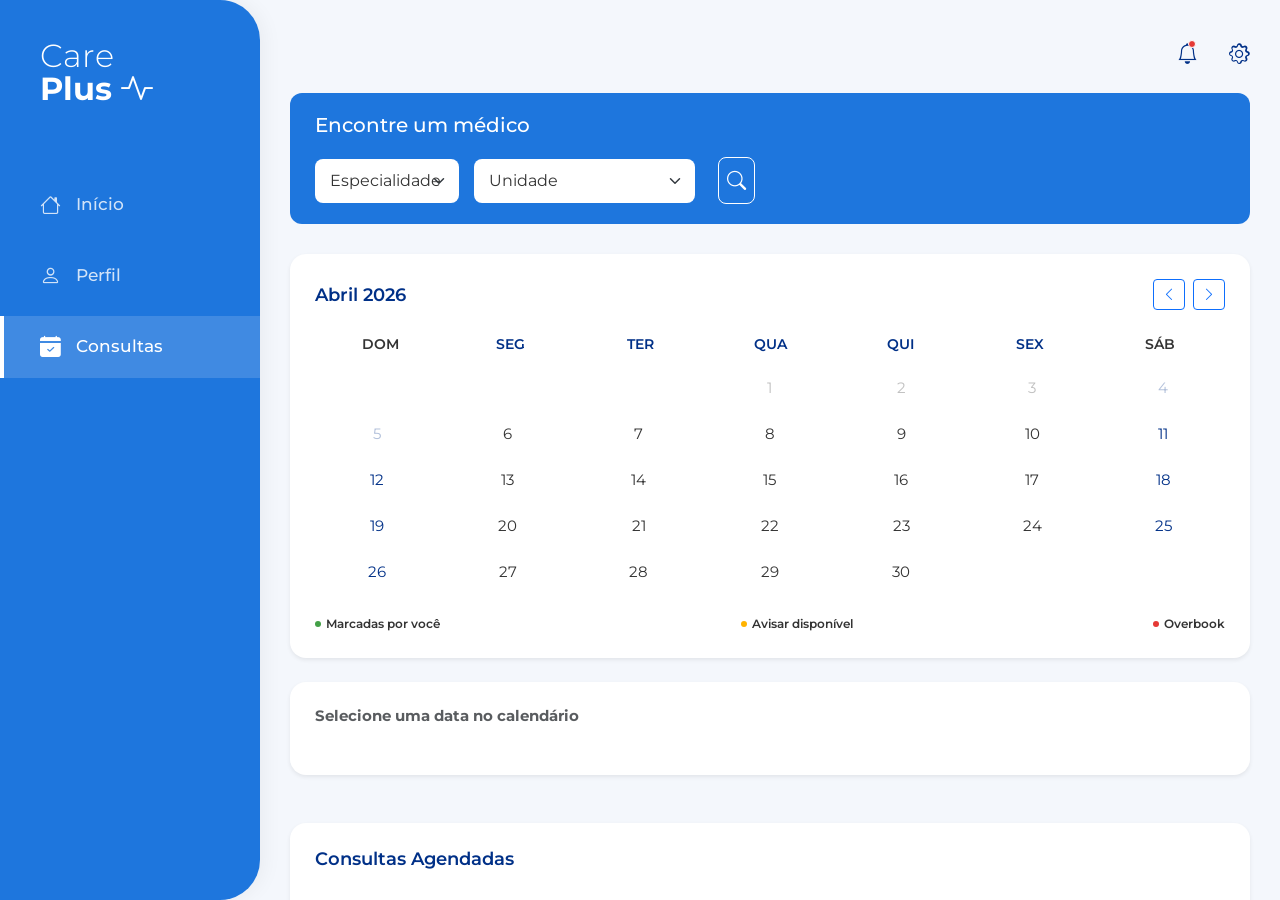
==== index.html @ 52b07ecd "Add files via upload" ====
<!DOCTYPE html>
<html lang="pt-br">
<head>
    <meta charset="UTF-8" />
    <meta name="viewport" content="width=device-width, initial-scale=1.0" />
    <title>Care Plus - Agendamentos</title>
    <!-- Bootstrap 5 -->
    <link href="https://cdn.jsdelivr.net/npm/bootstrap@5.3.0/dist/css/bootstrap.min.css" rel="stylesheet" />
    <!-- Bootstrap Icons -->
    <link rel="stylesheet" href="https://cdn.jsdelivr.net/npm/bootstrap-icons@1.11.1/font/bootstrap-icons.css" />
    <!-- Google Fonts -->
    <link href="https://fonts.googleapis.com/css2?family=Montserrat:wght@300;400;500;600;700&display=swap" rel="stylesheet" />
    <!-- Custom CSS -->
    <link rel="stylesheet" href="src/assets/css/calendar.css" />
</head>
<body>
    <div id="app-container">
        <!-- Sidebar -->
        <nav class="sidebar">
            <div class="brand mb-4">
                <h2 class="fw-bold m-0" style="color: white; line-height: 1;"><span style="font-weight: 300;">Care</span><br>Plus <i class="bi bi-activity"></i></h2>
            </div>

            <ul class="sidebar-nav">
                <li><a href="inicio.html"><i class="bi bi-house"></i> Início</a></li>
                <li><a href="perfil.html"><i class="bi bi-person"></i> Perfil</a></li>
                <li><a href="index.html" class="active"><i class="bi bi-calendar-check-fill"></i> Consultas</a></li>
                <!-- <li><a href="#"><i class="bi bi-bell"></i> Notificações</a></li>
                <li><a href="#"><i class="bi bi-gear"></i> Configurações</a></li> -->
            </ul>
        </nav>

        <!-- Main Content -->
        <main class="main-content">
            <div class="mx-auto w-100" style="max-width: 1400px;">

                <!-- Global Header Icons -->
                <div class="d-flex justify-content-end align-items-center mb-4 pt-2">
                    <div class="header-icons d-flex align-items-center">
                        <!-- Bell Dropdown -->
                        <div class="notification-bell dropdown me-3">
                            <div data-bs-toggle="dropdown" aria-expanded="false" style="cursor: pointer;">
                                <i class="bi bi-bell"></i>
                                <span class="notification-dot"></span>
                            </div>
                            <ul class="dropdown-menu dropdown-menu-end shadow border-0" style="min-width: 250px;">
                                <li><h6 class="dropdown-header fw-bold" style="color: var(--care-corporate);">Alertas</h6></li>
                                <li><a class="dropdown-item text-wrap" href="#" style="font-size: 0.85rem;"><i class="bi bi-cloud-rain text-primary me-2"></i>Risco de chuva na sua próxima consulta.</a></li>
                                <li><a class="dropdown-item text-wrap" href="perfil.html" style="font-size: 0.85rem;"><i class="bi bi-exclamation-circle text-warning me-2"></i>Lembrete: Complete seu perfil para atingir o Nível Diamante!</a></li>
                            </ul>
                        </div>
                        <!-- Gear Dropdown -->
                        <div class="dropdown">
                            <i class="bi bi-gear" data-bs-toggle="dropdown" aria-expanded="false" style="cursor: pointer;"></i>
                            <ul class="dropdown-menu dropdown-menu-end shadow border-0">
                                <li><a class="dropdown-item" href="perfil.html"><i class="bi bi-person me-2"></i>Perfil</a></li>
                                <li><a class="dropdown-item" href="#"><i class="bi bi-card-checklist me-2"></i>Plano</a></li>
                                <li><a class="dropdown-item" href="#"><i class="bi bi-credit-card me-2"></i>Pagamentos</a></li>
                                <li><a class="dropdown-item" href="#"><i class="bi bi-moon me-2"></i>Modo escuro</a></li>
                                <li><a class="dropdown-item" href="#"><i class="bi bi-bell me-2"></i>Permitir notificações</a></li>
                                <li><hr class="dropdown-divider"></li>
                                <li><a class="dropdown-item text-danger fw-bold" href="login.html"><i class="bi bi-box-arrow-right me-2"></i>Log off</a></li>
                            </ul>
                        </div>
                    </div>
                </div>

            <!-- Search Panel -->
          <div class="search-panel">
            <h5>Encontre um médico</h5>
            <form class="search-form align-items-center">
              <select class="form-select w-auto" id="searchSpecialty">
                <option value="Todas" selected>Especialidade</option>
                <option value="Clínica Médica">Clínica Médica</option>
                <option value="Ortopedista">Ortopedia</option>
                <option value="Dermatologista">Dermatologia</option>
                <option value="Cardiologista">Cardiologia</option>
              </select>

              <select class="form-select w-auto" id="searchUnit">
                <option value="Todas" selected>Unidade</option>
                <option value="1">Care Plus - Vila Olímpica</option>
                <option value="2">Care Plus - Paulista</option>
              </select>

              <button
                type="button"
                class="search-btn h-100 p-2 ms-2"
                id="searchBtn"
                aria-label="Pesquisar"
              >
                <i class="bi bi-search" style="font-size: 1.2rem"></i>
              </button>
            </form>
          </div>

          <div class="row g-4 mb-4">
            <!-- Calendar Section -->
            <div class="col-12">
              <div class="care-card shadow-sm">
                <div
                  class="d-flex justify-content-between align-items-center mb-4"
                >
                  <h4 class="card-title mb-0" id="currentMonthLabel">
                    Abril 2026
                  </h4>
                  <div class="d-flex gap-2">
                    <button
                      class="btn btn-outline-primary btn-sm"
                      id="prevMonth"
                      aria-label="Mês anterior"
                    >
                      <i class="bi bi-chevron-left"></i>
                    </button>
                    <button
                      class="btn btn-outline-primary btn-sm"
                      id="nextMonth"
                      aria-label="Próximo mês"
                    >
                      <i class="bi bi-chevron-right"></i>
                    </button>
                  </div>
                </div>

                <div class="calendar-header">
                  <div style="color: var(--text-dark)">DOM</div>
                  <div>SEG</div>
                  <div>TER</div>
                  <div>QUA</div>
                  <div>QUI</div>
                  <div>SEX</div>
                  <div style="color: var(--text-dark)">SÁB</div>
                </div>

                <div class="calendar-grid" id="calendarGrid">
                  <!-- Injetado dinamicamente via renderCalendar no main.js -->
                </div>

                <!-- Legends -->
                <div class="calendar-legend mt-4">
                  <div class="legend-item">
                    <span class="dot dot-success"></span> Marcadas por você
                  </div>
                  <div class="legend-item">
                    <span class="dot dot-warning"></span> Avisar disponível
                  </div>
                  <div class="legend-item">
                    <span class="dot dot-danger"></span> Overbook
                  </div>
                </div>
              </div>
            </div>
          </div>

          <!-- Time Slots Section (Image 1 reference) -->
          <div class="care-card shadow-sm mb-4">
            <h6
              id="selectedDayLabel"
              class="text-muted fw-bold mb-4"
              style="font-size: 0.95rem"
            >
              Selecione uma data no calendário
            </h6>
            <div class="time-slots" id="timeSlotsContainer">
              <!-- Injetado via JS -->
            </div>
          </div>

          <!-- Médicos Fictícios -->
          <div class="row mt-4 mb-4" id="doctorsContainer">
            <!-- Injected via main.js -->
          </div>

          <!-- Consultations list section -->
          <div class="care-card shadow-sm mb-4">
            <h4 class="card-title mb-4">Consultas Agendadas</h4>
            <div class="appointment-list" id="appointmentListContainer">
              <p class="text-muted p-3">Carregando consultas...</p>
            </div>
          </div>
        </div> <!-- Fechamento da div mx-auto -->
        </main>
    </div>

    <!-- Bootstrap 5 JS -->
    <script src="https://cdn.jsdelivr.net/npm/bootstrap@5.3.0/dist/js/bootstrap.bundle.min.js"></script>

    <!-- Custom JS -->
    <script type="module" src="src/scripts/main.js"></script>
</body>
</html>
---- src/assets/css/calendar.css ----
:root {
    --care-primary: #1E76DD;
    --care-corporate: #003087;
    --care-light: #F4F7FC;
    --care-white: #FFFFFF;
    --care-danger: #E53935;
    --care-warning: #FFB300;
    --care-success: #43A047;
    --text-dark: #333333;
    --text-muted: #888888;
    --sidebar-width: 260px;
}

body, html {
    font-family: 'Montserrat', sans-serif;
    background-color: var(--care-light);
    margin: 0;
    padding: 0;
    height: 100vh;
    overflow-x: hidden;
}

#app-container {
    display: flex;
    height: 100vh;
}

/* Sidebar */
.sidebar {
    width: var(--sidebar-width);
    background-color: var(--care-primary);
    color: white;
    height: 100vh;
    position: fixed;
    border-top-right-radius: 40px;
    border-bottom-right-radius: 40px;
    z-index: 1000;
    display: flex;
    flex-direction: column;
    padding: 40px 0;
    box-shadow: 4px 0 20px rgba(0,0,0,0.05);
}

.sidebar .brand {
    padding: 0 40px 40px 40px;
}

.sidebar-nav {
    list-style: none;
    padding: 0;
    margin: 0;
}

.sidebar-nav li {
    padding: 5px 0;
}

.sidebar-nav a {
    display: flex;
    align-items: center;
    padding: 15px 40px;
    color: rgba(255, 255, 255, 0.8);
    text-decoration: none;
    font-weight: 500;
    font-size: 1.05rem;
    transition: all 0.3s ease;
}

.sidebar-nav a i {
    margin-right: 15px;
    font-size: 1.3rem;
}

.sidebar-nav a:hover, .sidebar-nav a.active {
    color: white;
}

.sidebar-nav a.active {
    background: rgba(255, 255, 255, 0.15);
    border-left: 4px solid white;
    padding-left: 36px;
}

.sidebar-nav a.active i {
    color: white;
}

/* Main Content */
.main-content {
    margin-left: var(--sidebar-width);
    flex: 1;
    padding: 30px;
    overflow-y: auto;
}

/* Search Bar Panel */
.search-panel {
    background-color: var(--care-primary);
    border-radius: 12px;
    color: white;
    padding: 20px 25px;
    margin-bottom: 30px;
}

.search-panel h5 {
    font-weight: 500;
    margin-bottom: 20px;
}

.search-form {
    display: flex;
    gap: 15px;
}

.search-form .form-select {
    border-radius: 8px;
    border: none;
    padding: 10px 15px;
    color: var(--text-dark);
}

.search-btn {
    background: transparent;
    border: 1px solid white;
    border-radius: 8px;
    color: white;
    padding: 0 20px;
    transition: all 0.3s;
}

.search-btn:hover {
    background: white;
    color: var(--care-primary);
}

/* Cards */
.care-card {
    background: var(--care-white);
    border-radius: 16px;
    padding: 25px;
    box-shadow: 0 4px 15px rgba(0, 0, 0, 0.02);
    border: none;
    height: auto;
}

.card-title {
    color: var(--care-corporate);
    font-weight: 600;
    font-size: 1.1rem;
    margin-bottom: 20px;
}

/* Calendar Styling */
.calendar-header {
    display: grid;
    grid-template-columns: repeat(7, 1fr);
    text-align: center;
    color: var(--care-corporate);
    font-weight: 600;
    font-size: 0.85rem;
    margin-bottom: 15px;
}

.calendar-grid {
    display: grid;
    grid-template-columns: repeat(7, 1fr);
    gap: 8px;
    text-align: center;
}

.calendar-day {
    aspect-ratio: 1;
    display: flex;
    flex-direction: column;
    align-items: center;
    justify-content: center;
    cursor: pointer;
    font-size: 0.95rem;
    border-radius: 50%;
    color: var(--text-muted);
    transition: all 0.2s;
    position: relative;
    width: 38px;
    height: 38px;
    margin: 0 auto;
}

.calendar-day.current-month {
    color: var(--text-dark);
}

.calendar-day.active-day {
    background-color: var(--care-primary);
    color: white !important;
}

.calendar-day.has-event::after {
    content: '';
    position: absolute;
    bottom: 2px;
    width: 4px;
    height: 4px;
    border-radius: 50%;
    background-color: var(--care-warning);
}

.calendar-day.has-user-event::after {
    background-color: var(--care-success);
}

.calendar-day.no-availability::after {
    background-color: var(--care-danger);
}

.calendar-day.weekend {
    color: var(--care-corporate);
}

/* Legends */
.calendar-legend {
    display: flex;
    justify-content: space-between;
    margin-top: 25px;
    font-size: 0.75rem;
    color: var(--text-dark);
    font-weight: 600;
}

.legend-item {
    display: flex;
    align-items: center;
    gap: 5px;
}

.dot {
    width: 6px;
    height: 6px;
    border-radius: 50%;
    display: inline-block;
}

.dot-success { background-color: var(--care-success); }
.dot-warning { background-color: var(--care-warning); }
.dot-danger { background-color: var(--care-danger); }

/* Suggestion Card */
.suggestion-card {
    background: var(--care-white);
    border-radius: 16px;
    padding: 30px;
    text-align: center;
    height: 100%;
    display: flex;
    flex-direction: column;
    justify-content: center;
    box-shadow: 0 4px 15px rgba(0, 0, 0, 0.02);
}

.suggestion-icon {
    font-size: 2rem;
    color: var(--care-warning);
    margin-bottom: 20px;
    display: block;
    text-align: right;
}

.suggestion-text {
    color: var(--text-muted);
    font-size: 0.95rem;
    line-height: 1.5;
    margin-bottom: 25px;
}

.suggestion-text strong {
    color: var(--text-dark);
}

/* Time Slots */
.time-slots {
    display: flex;
    flex-wrap: wrap;
    gap: 15px;
    justify-content: center;
}

.time-slot {
    background-color: #B2B2B2;
    color: white;
    border: none;
    border-radius: 20px;
    padding: 8px 30px;
    font-weight: 600;
    transition: all 0.3s;
}

.time-slot.available {
    background-color: var(--care-primary);
}

.time-slot.available:hover {
    background-color: #155FA8;
    transform: translateY(-2px);
}

/* Large Consultations List */
.appointment-list-item {
    display: flex;
    align-items: center;
    gap: 15px;
    padding: 10px 0;
    border-bottom: 1px solid #F0F0F0;
}

.appointment-list-item:last-child {
    border-bottom: none;
}

.appointment-icon {
    width: 50px;
    height: 50px;
    background-color: var(--care-light);
    border-radius: 10px;
    display: flex;
    align-items: center;
    justify-content: center;
    color: var(--text-dark);
    font-size: 1.2rem;
}

.appointment-details {
    flex: 1;
}

.appointment-title {
    font-weight: 700;
    color: var(--text-dark);
    margin: 0;
    font-size: 0.95rem;
}

.appointment-sub {
    color: var(--text-muted);
    margin: 0;
    font-size: 0.8rem;
}

.appointment-date {
    text-align: right;
}

.appointment-date .date-main {
    font-size: 0.85rem;
    color: var(--text-muted);
    display: block;
}

.appointment-date .status-overbook {
    color: var(--care-danger);
    font-weight: 600;
    font-size: 0.8rem;
}

/* Bottom columns */
.month-column-title {
    color: var(--care-corporate);
    font-weight: 600;
    font-size: 1rem;
    margin-bottom: 20px;
}

/* Profile header block */
.profile-card {
    display: flex;
    align-items: center;
    gap: 20px;
    background: var(--care-white);
    border-radius: 16px;
    padding: 20px;
    box-shadow: 0 4px 15px rgba(0, 0, 0, 0.02);
}

.profile-avatar {
    width: 70px;
    height: 70px;
    border-radius: 50%;
    object-fit: cover;
    border: 3px solid var(--care-primary);
}

.profile-info h4 {
    color: var(--care-primary);
    font-weight: 600;
    margin: 0 0 5px 0;
    font-size: 1.1rem;
}

.profile-info p {
    color: var(--text-muted);
    margin: 0;
    font-size: 0.85rem;
    line-height: 1.3;
}

.profile-info p strong {
    color: var(--text-dark);
}

.specialty-icon-card {
    display: flex;
    align-items: center;
    gap: 15px;
}

.specialty-icon-card i {
    font-size: 2.5rem;
    color: var(--text-muted);
}

.specialty-icon-card h5 {
    color: var(--text-dark);
    margin: 0 0 5px 0;
    font-weight: 700;
}

.specialty-icon-card p {
    color: var(--text-muted);
    margin: 0;
    font-size: 0.85rem;
}

/* GAMIFICATION & PROFILE DASHBOARD STYLES */

.profile-center-card {
    border-radius: 20px;
    padding: 30px;
}

.edit-badge {
    position: absolute;
    bottom: 5px;
    right: 5px;
    background-color: var(--care-primary);
    color: white;
    width: 35px;
    height: 35px;
    border-radius: 50%;
    display: flex;
    align-items: center;
    justify-content: center;
    border: 3px solid white;
    cursor: pointer;
    box-shadow: 0 2px 5px rgba(0,0,0,0.2);
    font-size: 0.9rem;
}

.gold-badge {
    background-color: #F8B400;
    color: white;
    font-weight: 600;
    font-size: 0.85rem;
}

.btn-edit {
    font-size: 0.75rem;
    font-weight: 600;
    padding: 5px 15px;
}

.info-group {
    display: flex;
    flex-direction: column;
}

.info-label {
    font-size: 0.85rem;
    font-weight: 700;
    color: var(--care-corporate);
}

.info-value {
    font-size: 0.85rem;
    color: var(--text-muted);
    margin-top: 2px;
}

.ouro-badge-icon {
    width: 50px;
    height: 50px;
    background: linear-gradient(135deg, #F8B400 0%, #F59D00 100%);
    border-radius: 5px;
    display: flex;
    align-items: center;
    justify-content: center;
    color: white;
    font-size: 1.8rem;
    position: relative;
}

.ouro-badge-icon::after {
    content: '';
    position: absolute;
    bottom: -8px;
    border-left: 10px solid transparent;
    border-right: 10px solid transparent;
    border-top: 10px solid #F59D00;
}

.x2-badge {
    width: 35px;
    height: 35px;
    background-color: #F8B400;
    color: white;
    font-weight: 700;
    border-radius: 50%;
    display: flex;
    align-items: center;
    justify-content: center;
    border: 3px solid #FFF3D6;
    font-size: 0.9rem;
}

/* Timeline Recompensas */
.rewards-timeline {
    position: relative;
    padding-left: 10px;
}

.rewards-timeline::before {
    content: '';
    position: absolute;
    top: 25px;
    bottom: 50px;
    left: 34px; /* 35px (half of 70px icon-wrapper) - 1px (half of 2px width) */
    width: 2px;
    background: linear-gradient(to bottom, #FFD56B 0%, #FFD56B 60%, rgba(255,213,107,0) 95%);
    z-index: 1;
}

.timeline-step {
    position: relative;
    display: flex;
    align-items: center;
    gap: 0;
    padding-bottom: 45px;
    z-index: 2;
}

.icon-wrapper {
    width: 70px;
    display: flex;
    justify-content: center;
    align-items: center;
    flex-shrink: 0;
}

.step-content {
    margin-left: 20px;
    flex: 1;
}

.timeline-step .step-icon {
    width: 40px;
    height: 40px;
    border-radius: 50%;
    display: flex;
    align-items: center;
    justify-content: center;
    font-weight: 700;
    font-size: 1.1rem;
    box-shadow: none;
    border: none;
    color: white;
}

.timeline-step.completed .step-icon,
.timeline-step.current .step-icon {
    background-color: #FFD56B; /* Light yellow */
}

.timeline-step.current .step-icon.darker-yellow {
    background-color: #F9B036; /* Darker yellow for step 3 */
}

.timeline-step.upcoming .step-icon {
    background-color: #FFD56B; /* Light yellow for step 4 too */
}

.timeline-step .step-text {
    font-size: 0.95rem;
}

/* Gamification: Diamond Level Overrides */
body.is-diamond .gold-badge {
    background: linear-gradient(135deg, #00A3FF, #0056b3) !important;
}
body.is-diamond .ouro-badge-icon {
    background: linear-gradient(135deg, #00A3FF 0%, #0056b3 100%) !important;
}
body.is-diamond .ouro-badge-icon::after {
    border-top-color: #0081DF !important;
}
body.is-diamond .x2-badge {
    background-color: #00A3FF !important;
    border-color: #E6F6FF !important;
}
body.is-diamond .rewards-timeline::before {
    background: linear-gradient(to bottom, #00A3FF 0%, #00A3FF 60%, rgba(0, 163, 255, 0) 95%) !important;
}
body.is-diamond .timeline-step.completed .step-icon,
body.is-diamond .timeline-step.current .step-icon,
body.is-diamond .timeline-step.upcoming .step-icon {
    background-color: #00A3FF !important;
}
body.is-diamond .notification-card {
    border-color: rgba(0, 163, 255, 0.4) !important;
}

/* Complex Diamond Badge CSS */
.diamond-badge-complex {
    display: flex;
    justify-content: center;
    position: relative;
    z-index: 5;
}

.diamond-badge-container {
    width: 65px;
    height: 65px;
    position: relative;
    display: flex;
    flex-direction: column;
    align-items: center;
}

.diamond-rosette {
    width: 65px;
    height: 65px;
    background-color: #A6EAFC;
    position: absolute;
    top: 0;
    clip-path: polygon(50% 0%, 58.2% 8.8%, 69.1% 3.8%, 73.4% 15.1%, 85.3% 14.6%, 84.9% 26.6%, 96.2% 30.8%, 91.2% 41.8%, 100% 50%, 91.2% 58.2%, 96.2% 69.1%, 84.9% 73.4%, 85.3% 85.3%, 73.4% 84.9%, 69.1% 96.2%, 58.2% 91.2%, 50% 100%, 41.8% 91.2%, 30.9% 96.2%, 26.6% 84.9%, 14.7% 85.3%, 15.1% 73.4%, 3.8% 69.1%, 8.8% 58.2%, 0% 50%, 8.8% 41.8%, 3.8% 30.8%, 15.1% 26.6%, 14.7% 14.6%, 26.6% 15.1%, 30.9% 3.8%, 41.8% 8.8%);
    display: flex;
    align-items: center;
    justify-content: center;
    z-index: 1;
}

.diamond-inner {
    width: 41px;
    height: 41px;
    background-color: #5BCAFA;
    border-radius: 50%;
    display: flex;
    align-items: center;
    justify-content: center;
    color: white;
    z-index: 2;
    position: absolute;
    top: 12px;
}

.diamond-ribbon {
    position: absolute;
    bottom: -18px;
    width: 38px;
    height: 35px;
    background-color: #267DBE;
    clip-path: polygon(0 0, 100% 0, 100% 100%, 50% 70%, 0 100%);
    z-index: 0;
}

/* Progress Circles */
.circular-progress {
    position: relative;
    width: 90px;
    height: 90px;
}

.mini-circular-progress {
    position: relative;
    width: 55px;
    height: 55px;
}

.circular-progress svg,
.mini-circular-progress svg {
    width: 100%;
    height: 100%;
    transform: rotate(-90deg);
}

/* Dashboard Início Styles */
.header-profile {
    display: flex;
    align-items: center;
    gap: 15px;
}

.header-profile-img {
    position: relative;
    width: 50px;
    height: 50px;
}

.header-profile-img img {
    width: 100%;
    height: 100%;
    border-radius: 50%;
    object-fit: cover;
    border: 2px solid white;
    box-shadow: 0 2px 10px rgba(0,0,0,0.05);
}

.header-profile-badge {
    position: absolute;
    bottom: -2px;
    right: -2px;
    background-color: var(--care-primary);
    color: white;
    width: 18px;
    height: 18px;
    border-radius: 50%;
    display: flex;
    align-items: center;
    justify-content: center;
    font-size: 0.6rem;
    border: 2px solid white;
}

.header-icons {
    display: flex;
    gap: 15px;
    color: var(--care-corporate);
    font-size: 1.3rem;
    margin-left: 10px;
}

.notification-bell {
    position: relative;
    cursor: pointer;
}

.notification-dot {
    position: absolute;
    top: 2px;
    right: 2px;
    width: 8px;
    height: 8px;
    background-color: var(--care-danger);
    border-radius: 50%;
    border: 1px solid white;
}

.risk-card {
    background-color: #F8FAFC !important;
    border: none;
    border-radius: 16px;
}

.btn-action-pill {
    background-color: #E8F5FE;
    color: var(--care-primary);
    border-radius: 30px;
    border: none;
    font-weight: 600;
    font-size: 0.95rem;
    padding: 10px 20px;
    transition: all 0.2s;
}

.btn-action-pill:hover {
    background-color: var(--care-primary);
    color: white;
}

.point-history-card {
    background-color: #F1F6F9;
    border-radius: 12px;
    padding: 12px 10px;
    display: flex;
    flex-direction: column;
    align-items: center;
    justify-content: center;
    text-align: center;
    min-width: 85px;
}

.history-points.positive {
    color: var(--care-primary);
    font-weight: 700;
    font-size: 0.85rem;
    margin-bottom: 8px;
}

.history-points.negative {
    color: #8E9BAA;
    font-weight: 700;
    font-size: 0.85rem;
    margin-bottom: 8px;
}

.history-desc {
    color: var(--text-dark);
    font-size: 0.65rem;
    line-height: 1.2;
    margin-bottom: 8px;
    font-weight: 500;
}

.history-date {
    color: #66C5F0;
    font-weight: 700;
    font-size: 0.65rem;
}

.calendar-day.line-danger::after {
    content: '';
    position: absolute;
    bottom: 2px;
    width: 6px;
    height: 2px;
    background-color: var(--care-danger);
    border-radius: 2px;
}

.calendar-day.line-multiple::after {
    content: '';
    position: absolute;
    bottom: 2px;
    width: 12px;
    height: 2px;
    background: linear-gradient(to right, var(--care-success) 0%, var(--care-success) 50%, #F8B400 50%, #F8B400 100%);
    border-radius: 2px;
}

.bg-circle {
    fill: none;
    stroke: #E2E8F0;
    stroke-width: 8;
}
.progress-circle {
    fill: none;
    stroke: var(--care-primary);
    stroke-width: 8;
    stroke-linecap: round;
    transition: stroke-dashoffset 1s ease;
}

.progress-text {
    position: absolute;
    top: 50%;
    left: 50%;
    transform: translate(-50%, -50%);
    font-weight: 700;
    color: var(--care-primary);
    font-size: 1.1rem;
    white-space: nowrap;
    text-align: center;
}

.mini-circular-progress .progress-text {
    font-size: 0.65rem;
    letter-spacing: -0.2px;
    color: var(--care-corporate);
}

/* Checklist */
.checklist li {
    margin-bottom: 12px;
    font-size: 0.85rem;
    color: var(--text-muted);
    display: flex;
    align-items: center;
    gap: 10px;
}

.checklist-check {
    color: var(--care-primary);
    font-size: 1.1rem;
}

.checklist-cross {
    color: #CBD5E1;
    font-size: 1.1rem;
}
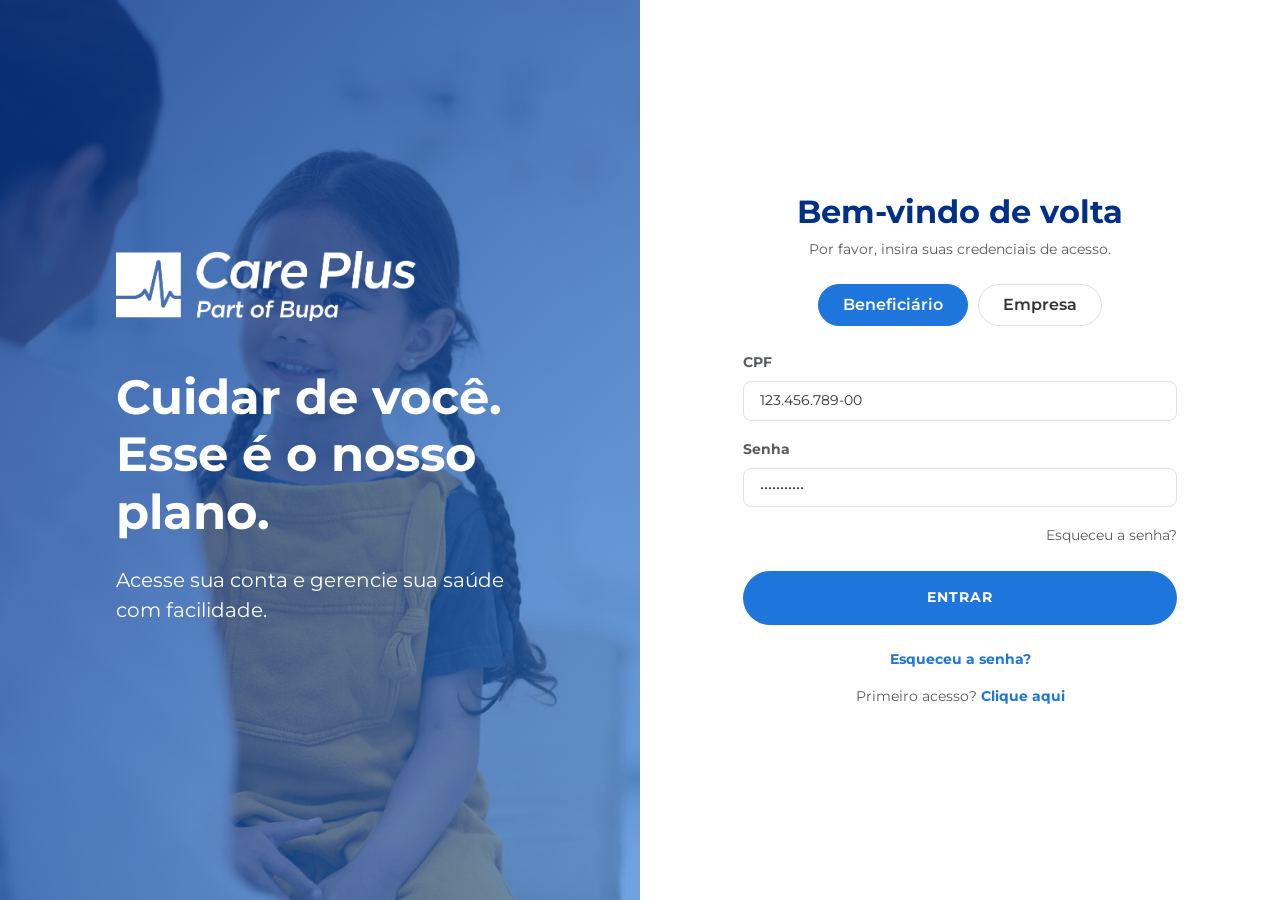
==== commit 8a45aacb: "Add files via upload" ====
--- a/index.html
+++ b/index.html
@@ -1,191 +1,78 @@
 <!DOCTYPE html>
 <html lang="pt-br">
 <head>
-    <meta charset="UTF-8" />
-    <meta name="viewport" content="width=device-width, initial-scale=1.0" />
-    <title>Care Plus - Agendamentos</title>
-    <!-- Bootstrap 5 -->
-    <link href="https://cdn.jsdelivr.net/npm/bootstrap@5.3.0/dist/css/bootstrap.min.css" rel="stylesheet" />
+    <meta charset="UTF-8">
+    <meta name="viewport" content="width=device-width, initial-scale=1.0">
+    <title>Care Plus - Login</title>
+    <!-- Bootstrap 5 CSS -->
+    <link href="https://cdn.jsdelivr.net/npm/bootstrap@5.3.0/dist/css/bootstrap.min.css" rel="stylesheet">
     <!-- Bootstrap Icons -->
-    <link rel="stylesheet" href="https://cdn.jsdelivr.net/npm/bootstrap-icons@1.11.1/font/bootstrap-icons.css" />
-    <!-- Google Fonts -->
-    <link href="https://fonts.googleapis.com/css2?family=Montserrat:wght@300;400;500;600;700&display=swap" rel="stylesheet" />
+    <link rel="stylesheet" href="https://cdn.jsdelivr.net/npm/bootstrap-icons@1.11.1/font/bootstrap-icons.css">
+    <!-- Google Fonts: Montserrat -->
+    <link href="https://fonts.googleapis.com/css2?family=Montserrat:wght@300;400;500;600;700&display=swap" rel="stylesheet">
     <!-- Custom CSS -->
-    <link rel="stylesheet" href="src/assets/css/calendar.css" />
+    <link rel="stylesheet" href="src/assets/css/login.css">
 </head>
 <body>
-    <div id="app-container">
-        <!-- Sidebar -->
-        <nav class="sidebar">
-            <div class="brand mb-4">
-                <h2 class="fw-bold m-0" style="color: white; line-height: 1;"><span style="font-weight: 300;">Care</span><br>Plus <i class="bi bi-activity"></i></h2>
+    <div class="container-fluid h-100 p-0 overflow-hidden">
+        <div class="row h-100 g-0">
+            <!-- Left Panel (Branding) -->
+            <div class="col-lg-6 d-none d-lg-flex flex-column justify-content-center align-items-center text-white p-5 left-panel">
+                <div class="branding-overlay"></div>
+                <div class="branding-content w-75  position-relative">
+                    <div class="logo mb-5 ">
+                        <img src="src/assets/imgs/logo2.png" alt="Care Plus Logo" style="height: 70px; filter: brightness(0) invert(1);">
+                    </div>
+                    <h1 class="display-5 fw-bold mb-4">Cuidar de você.<br>Esse é o nosso plano.</h1>
+                    <p class="fs-5 mb-4">Acesse sua conta e gerencie sua saúde com facilidade.</p>
+                </div>
             </div>
 
-            <ul class="sidebar-nav">
-                <li><a href="inicio.html"><i class="bi bi-house"></i> Início</a></li>
-                <li><a href="perfil.html"><i class="bi bi-person"></i> Perfil</a></li>
-                <li><a href="index.html" class="active"><i class="bi bi-calendar-check-fill"></i> Consultas</a></li>
-                <!-- <li><a href="#"><i class="bi bi-bell"></i> Notificações</a></li>
-                <li><a href="#"><i class="bi bi-gear"></i> Configurações</a></li> -->
-            </ul>
-        </nav>
+            <!-- Right Panel (Login Form) -->
+            <div class="col-lg-6 col-md-12 d-flex justify-content-center align-items-center bg-white p-4 right-panel">
+                <div class="card border-0 p-2 login-card w-100" style="max-width: 450px;">
+                    <div class="card-body text-center p-0">
+                        <div class="login-header mb-4 d-lg-none">
+                            <img src="src/assets/imgs/care-logo.svg" alt="Care Plus Logo" style="height: 60px;">
+                        </div>
+                        <h2 class="fw-bold mb-2 color-corporate">Bem-vindo de volta</h2>
+                        <p class="text-muted mb-4 small">Por favor, insira suas credenciais de acesso.</p>
+                        
+                        <!-- Tabs for Category -->
+                        <div class="nav nav-pills mb-4 justify-content-center care-tabs" id="pills-tab" role="tablist">
+                            <button class="nav-link active rounded-pill px-4 small" data-bs-toggle="pill">Beneficiário</button>
+                            <button class="nav-link rounded-pill px-4 small" data-bs-toggle="pill">Empresa</button>
+                        </div>
 
-        <!-- Main Content -->
-        <main class="main-content">
-            <div class="mx-auto w-100" style="max-width: 1400px;">
-
-                <!-- Global Header Icons -->
-                <div class="d-flex justify-content-end align-items-center mb-4 pt-2">
-                    <div class="header-icons d-flex align-items-center">
-                        <!-- Bell Dropdown -->
-                        <div class="notification-bell dropdown me-3">
-                            <div data-bs-toggle="dropdown" aria-expanded="false" style="cursor: pointer;">
-                                <i class="bi bi-bell"></i>
-                                <span class="notification-dot"></span>
+                        <form id="loginForm" class="text-start">
+                            <div class="mb-3">
+                                <label for="email" class="form-label text-muted small fw-bold">CPF</label>
+                                <input type="text" class="form-control rounded-3 py-2 px-3" id="email" placeholder="000.000.000-00" value="123.456.789-00" required>
                             </div>
-                            <ul class="dropdown-menu dropdown-menu-end shadow border-0" style="min-width: 250px;">
-                                <li><h6 class="dropdown-header fw-bold" style="color: var(--care-corporate);">Alertas</h6></li>
-                                <li><a class="dropdown-item text-wrap" href="#" style="font-size: 0.85rem;"><i class="bi bi-cloud-rain text-primary me-2"></i>Risco de chuva na sua próxima consulta.</a></li>
-                                <li><a class="dropdown-item text-wrap" href="perfil.html" style="font-size: 0.85rem;"><i class="bi bi-exclamation-circle text-warning me-2"></i>Lembrete: Complete seu perfil para atingir o Nível Diamante!</a></li>
-                            </ul>
-                        </div>
-                        <!-- Gear Dropdown -->
-                        <div class="dropdown">
-                            <i class="bi bi-gear" data-bs-toggle="dropdown" aria-expanded="false" style="cursor: pointer;"></i>
-                            <ul class="dropdown-menu dropdown-menu-end shadow border-0">
-                                <li><a class="dropdown-item" href="perfil.html"><i class="bi bi-person me-2"></i>Perfil</a></li>
-                                <li><a class="dropdown-item" href="#"><i class="bi bi-card-checklist me-2"></i>Plano</a></li>
-                                <li><a class="dropdown-item" href="#"><i class="bi bi-credit-card me-2"></i>Pagamentos</a></li>
-                                <li><a class="dropdown-item" href="#"><i class="bi bi-moon me-2"></i>Modo escuro</a></li>
-                                <li><a class="dropdown-item" href="#"><i class="bi bi-bell me-2"></i>Permitir notificações</a></li>
-                                <li><hr class="dropdown-divider"></li>
-                                <li><a class="dropdown-item text-danger fw-bold" href="login.html"><i class="bi bi-box-arrow-right me-2"></i>Log off</a></li>
-                            </ul>
-                        </div>
+                            <div class="mb-3">
+                                <label for="password" class="form-label text-muted small fw-bold">Senha</label>
+                                <input type="password" class="form-control rounded-3 py-2 px-3" id="password" placeholder="Sua senha" value="password123" required>
+                            </div>
+                            <div class="text-end mb-4">
+                                <a href="#" class="text-decoration-none small text-muted">Esqueceu a senha?</a>
+                            </div>
+                            
+                            <button type="submit" class="btn btn-primary-care w-100 py-3 mb-4 rounded-pill fw-bold">ENTRAR</button>
+                            
+                            <div class="text-center">
+                                <a href="#" class="text-decoration-none small color-primary fw-bold d-block mb-3">Esqueceu a senha?</a>
+                                <p class="small text-muted mb-0">Primeiro acesso? <a href="#" class="color-primary fw-bold text-decoration-none">Clique aqui</a></p>
+                            </div>
+                        </form>
                     </div>
                 </div>
-
-            <!-- Search Panel -->
-          <div class="search-panel">
-            <h5>Encontre um médico</h5>
-            <form class="search-form align-items-center">
-              <select class="form-select w-auto" id="searchSpecialty">
-                <option value="Todas" selected>Especialidade</option>
-                <option value="Clínica Médica">Clínica Médica</option>
-                <option value="Ortopedista">Ortopedia</option>
-                <option value="Dermatologista">Dermatologia</option>
-                <option value="Cardiologista">Cardiologia</option>
-              </select>
-
-              <select class="form-select w-auto" id="searchUnit">
-                <option value="Todas" selected>Unidade</option>
-                <option value="1">Care Plus - Vila Olímpica</option>
-                <option value="2">Care Plus - Paulista</option>
-              </select>
-
-              <button
-                type="button"
-                class="search-btn h-100 p-2 ms-2"
-                id="searchBtn"
-                aria-label="Pesquisar"
-              >
-                <i class="bi bi-search" style="font-size: 1.2rem"></i>
-              </button>
-            </form>
-          </div>
-
-          <div class="row g-4 mb-4">
-            <!-- Calendar Section -->
-            <div class="col-12">
-              <div class="care-card shadow-sm">
-                <div
-                  class="d-flex justify-content-between align-items-center mb-4"
-                >
-                  <h4 class="card-title mb-0" id="currentMonthLabel">
-                    Abril 2026
-                  </h4>
-                  <div class="d-flex gap-2">
-                    <button
-                      class="btn btn-outline-primary btn-sm"
-                      id="prevMonth"
-                      aria-label="Mês anterior"
-                    >
-                      <i class="bi bi-chevron-left"></i>
-                    </button>
-                    <button
-                      class="btn btn-outline-primary btn-sm"
-                      id="nextMonth"
-                      aria-label="Próximo mês"
-                    >
-                      <i class="bi bi-chevron-right"></i>
-                    </button>
-                  </div>
-                </div>
-
-                <div class="calendar-header">
-                  <div style="color: var(--text-dark)">DOM</div>
-                  <div>SEG</div>
-                  <div>TER</div>
-                  <div>QUA</div>
-                  <div>QUI</div>
-                  <div>SEX</div>
-                  <div style="color: var(--text-dark)">SÁB</div>
-                </div>
-
-                <div class="calendar-grid" id="calendarGrid">
-                  <!-- Injetado dinamicamente via renderCalendar no main.js -->
-                </div>
-
-                <!-- Legends -->
-                <div class="calendar-legend mt-4">
-                  <div class="legend-item">
-                    <span class="dot dot-success"></span> Marcadas por você
-                  </div>
-                  <div class="legend-item">
-                    <span class="dot dot-warning"></span> Avisar disponível
-                  </div>
-                  <div class="legend-item">
-                    <span class="dot dot-danger"></span> Overbook
-                  </div>
-                </div>
-              </div>
             </div>
-          </div>
-
-          <!-- Time Slots Section (Image 1 reference) -->
-          <div class="care-card shadow-sm mb-4">
-            <h6
-              id="selectedDayLabel"
-              class="text-muted fw-bold mb-4"
-              style="font-size: 0.95rem"
-            >
-              Selecione uma data no calendário
-            </h6>
-            <div class="time-slots" id="timeSlotsContainer">
-              <!-- Injetado via JS -->
-            </div>
-          </div>
-
-          <!-- Médicos Fictícios -->
-          <div class="row mt-4 mb-4" id="doctorsContainer">
-            <!-- Injected via main.js -->
-          </div>
-
-          <!-- Consultations list section -->
-          <div class="care-card shadow-sm mb-4">
-            <h4 class="card-title mb-4">Consultas Agendadas</h4>
-            <div class="appointment-list" id="appointmentListContainer">
-              <p class="text-muted p-3">Carregando consultas...</p>
-            </div>
-          </div>
-        </div> <!-- Fechamento da div mx-auto -->
-        </main>
+        </div>
     </div>
 
     <!-- Bootstrap 5 JS -->
     <script src="https://cdn.jsdelivr.net/npm/bootstrap@5.3.0/dist/js/bootstrap.bundle.min.js"></script>
-
     <!-- Custom JS -->
-    <script type="module" src="src/scripts/main.js"></script>
+    <script src="src/scripts/login.js"></script>
 </body>
 </html>
--- a/src/assets/css/login.css
+++ b/src/assets/css/login.css
@@ -0,0 +1,117 @@
+:root {
+    --care-primary: #1E76DD;
+    --care-corporate: #003087;
+    --care-light: #EBF3FF;
+    --text-dark: #333333;
+    --text-muted: #777777;
+}
+
+body, html {
+    height: 100%;
+    margin: 0;
+    font-family: 'Montserrat', sans-serif;
+    background-color: white;
+}
+
+.left-panel {
+    background-image: url('../imgs/care-background.jpg');
+    background-size: cover;
+    background-position: center;
+    position: relative;
+    min-height: 100vh;
+}
+
+.branding-overlay {
+    position: absolute;
+    top: 0;
+    left: 0;
+    width: 100%;
+    height: 100%;
+    background: linear-gradient(135deg, rgba(0, 48, 135, 0.8) 0%, rgba(30, 118, 221, 0.6) 100%);
+}
+
+.right-panel {
+    background-color: white;
+}
+
+.login-card {
+    background-color: white;
+    border: none !important;
+}
+
+.color-corporate {
+    color: var(--care-corporate);
+}
+
+.color-primary {
+    color: var(--care-primary);
+}
+
+.care-tabs .nav-link {
+    color: var(--text-dark);
+    font-weight: 600;
+    border: 1px solid #dee2e6;
+    margin: 0 5px;
+    background-color: white;
+}
+
+.care-tabs .nav-link.active {
+    background-color: var(--care-primary) !important;
+    color: white !important;
+    border-color: var(--care-primary) !important;
+}
+
+.form-control {
+    border: 1px solid #dee2e6;
+    font-size: 0.9rem;
+    color: var(--text-dark);
+}
+
+.form-control:focus {
+    border-color: var(--care-primary);
+    box-shadow: 0 0 0 0.2rem rgba(30, 118, 221, 0.1);
+}
+
+.btn-primary-care {
+    background-color: var(--care-primary);
+    border: none;
+    color: white;
+    font-size: 0.9rem;
+    letter-spacing: 1px;
+    transition: all 0.3s ease;
+}
+
+.btn-primary-care:hover {
+    background-color: #1665c5;
+    transform: translateY(-1px);
+    box-shadow: 0 4px 12px rgba(30, 118, 221, 0.2);
+}
+
+/* Animations */
+.branding-content {
+    animation: fadeInRight 1s ease-out;
+}
+
+.login-card {
+    animation: fadeIn 1s ease-out;
+}
+
+@keyframes fadeIn {
+    from { opacity: 0; }
+    to { opacity: 1; }
+}
+
+@keyframes fadeInRight {
+    from { transform: translateX(-30px); opacity: 0; }
+    to { transform: translateX(0); opacity: 1; }
+}
+
+/* Responsividade */
+@media (max-width: 991.98px) {
+    .left-panel {
+        display: none !important;
+    }
+    .right-panel {
+        min-height: 100vh;
+    }
+}
